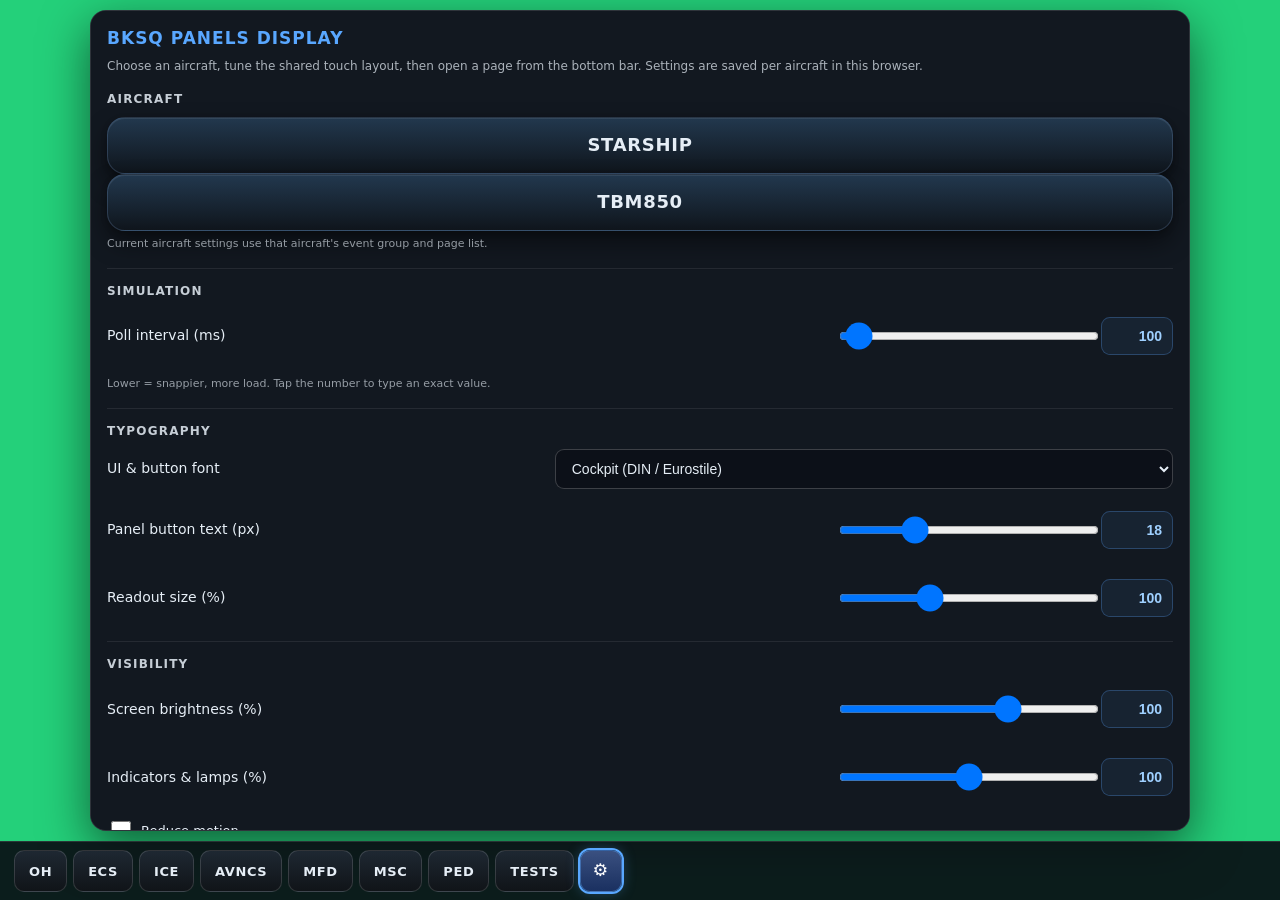
==== index.html @ e80bf758 "initial revision" ====
<!DOCTYPE html>
<html lang="en" class="ssp-settings-open">
<head>
  <meta charset="utf-8" />
  <meta name="viewport" content="width=device-width, initial-scale=1, viewport-fit=cover, user-scalable=no" />
  <meta name="apple-mobile-web-app-capable" content="yes" />
  <meta name="apple-mobile-web-app-status-bar-style" content="black-translucent" />
  <meta name="theme-color" content="#0b0f12" />
  <title>BKSQ Panels</title>
  <link rel="stylesheet" href="common/common.css" />
  <script>
    (function () {
      var m = window.location.search.match(/[?&]aircraft=([^&]+)/);
      var id = m ? decodeURIComponent(m[1]) : 'starship';
      if (id !== 'starship' && id !== 'tbm850') id = 'starship';
      window.BKSQ_SELECTED_AIRCRAFT = id;
      document.write('<script src="aircraft/' + id + '/aircraft.js"><\/script>');
    })();
  </script>
  <script src="common/panel-settings.js"></script>
</head>
<body class="ssp-index-hub">
  <div class="settings-overlay on" id="settingsOverlay" role="presentation">
    <div class="settings-scroll">
      <div class="settings-panel" id="settingsPanel" role="dialog" aria-modal="true" aria-labelledby="settingsTitle">
        <h2 id="settingsTitle">BKSQ panels display</h2>
        <p class="settings-note">Choose an aircraft, tune the shared touch layout, then open a page from the bottom bar. Settings are saved per aircraft in this browser.</p>

        <div class="settings-section" style="margin-top:0;padding-top:0;border-top:none">
          <h3 style="margin-top:0">Aircraft</h3>
          <div class="settings-actions" style="margin-top:0">
            <a class="btn g-instr" href="index.html?aircraft=starship#settings" style="height:auto;min-height:48px;text-decoration:none">Starship</a>
            <a class="btn g-instr" href="index.html?aircraft=tbm850#settings" style="height:auto;min-height:48px;text-decoration:none">TBM850</a>
          </div>
          <p class="settings-hint">Current aircraft settings use that aircraft's event group and page list.</p>
        </div>

        <div class="settings-section">
          <h3>Simulation</h3>
          <div class="settings-row"><label for="rngPollMs">Poll interval (ms)</label><input type="range" id="rngPollMs" min="50" max="2000" step="50" /><input type="number" id="numPollMs" class="settings-num" min="50" max="2000" step="50" inputmode="numeric" pattern="[0-9]*" aria-label="Poll interval ms exact" /></div>
          <p class="settings-hint">Lower = snappier, more load. Tap the number to type an exact value.</p>
        </div>

        <div class="settings-section">
          <h3>Typography</h3>
          <div class="settings-row"><label for="selUiFont">UI &amp; button font</label><select id="selUiFont" aria-label="UI font preset">
            <option value="0">Cockpit (DIN / Eurostile)</option>
            <option value="1">System UI</option>
            <option value="2">Segoe / Roboto</option>
            <option value="3">Monospace</option>
            <option value="4">Serif</option>
            <option value="5">Arial / Helvetica</option>
          </select></div>
          <div class="settings-row"><label for="rngPanelFont">Panel button text (px)</label><input type="range" id="rngPanelFont" min="10" max="40" step="1" /><input type="number" id="numPanelFont" class="settings-num" min="10" max="40" step="1" inputmode="numeric" pattern="[0-9]*" aria-label="Panel button text px exact" /></div>
          <div class="settings-row"><label for="rngGaugeVal">Readout size (%)</label><input type="range" id="rngGaugeVal" min="85" max="130" step="1" /><input type="number" id="numGaugeVal" class="settings-num" min="85" max="130" step="1" inputmode="numeric" pattern="[0-9]*" aria-label="Readout size percent exact" /></div>
        </div>

        <div class="settings-section">
          <h3>Visibility</h3>
          <div class="settings-row"><label for="rngBright">Screen brightness (%)</label><input type="range" id="rngBright" min="70" max="115" step="1" /><input type="number" id="numBright" class="settings-num" min="70" max="115" step="1" inputmode="numeric" pattern="[0-9]*" aria-label="Screen brightness percent exact" /></div>
          <div class="settings-row"><label for="rngDotScale">Indicators &amp; lamps (%)</label><input type="range" id="rngDotScale" min="70" max="130" step="1" /><input type="number" id="numDotScale" class="settings-num" min="70" max="130" step="1" inputmode="numeric" pattern="[0-9]*" aria-label="Indicators and lamps percent exact" /></div>
          <div class="settings-row settings-checkrow"><label class="settings-checklab" for="chkReduceMotion"><input type="checkbox" id="chkReduceMotion" />Reduce motion</label></div>
          <div class="settings-row settings-checkrow"><label class="settings-checklab" for="chkTouchFlash"><input type="checkbox" id="chkTouchFlash" />Blue touch ring on press</label></div>
          <div class="settings-row settings-checkrow"><label class="settings-checklab" for="chkPanelScrollable"><input type="checkbox" id="chkPanelScrollable" />Scrollable panel pages</label></div>
        </div>

        <div class="settings-section">
          <h3>Bottom nav - pages</h3>
          <p class="settings-hint" style="margin-bottom:10px">Uncheck to hide tabs in the real bottom bar. Settings remains available.</p>
          <div class="settings-checks" id="navPageChecks"></div>
        </div>

        <div class="settings-section">
          <h3>Grid &amp; bar size</h3>
          <div class="settings-row"><label for="rngGridRow">Grid cell min height (px)</label><input type="range" id="rngGridRow" min="56" max="220" step="4" /><input type="number" id="numGridRow" class="settings-num" min="56" max="220" step="4" inputmode="numeric" pattern="[0-9]*" aria-label="Grid cell min height px exact" /></div>
          <div class="settings-row"><label for="rngGridGapY">Grid row gap (px)</label><input type="range" id="rngGridGapY" min="4" max="32" step="1" /><input type="number" id="numGridGapY" class="settings-num" min="4" max="32" step="1" inputmode="numeric" pattern="[0-9]*" aria-label="Grid row gap px exact" /></div>
          <div class="settings-row"><label for="rngGridGapX">Grid column gap (px)</label><input type="range" id="rngGridGapX" min="4" max="32" step="1" /><input type="number" id="numGridGapX" class="settings-num" min="4" max="32" step="1" inputmode="numeric" pattern="[0-9]*" aria-label="Grid column gap px exact" /></div>
          <div class="settings-row"><label for="selRowAlign">Short panel alignment</label><select id="selRowAlign" aria-label="Short panel alignment"><option value="top">Top</option><option value="center">Center</option><option value="bottom">Bottom</option></select></div>
          <p class="settings-hint">When a panel is shorter than the page, choose where the occupied rows sit vertically.</p>
          <div class="settings-row"><label for="rngNavFont">Bottom nav text (px)</label><input type="range" id="rngNavFont" min="10" max="22" step="1" /><input type="number" id="numNavFont" class="settings-num" min="10" max="22" step="1" inputmode="numeric" pattern="[0-9]*" aria-label="Bottom nav text px exact" /></div>
          <div class="settings-row"><label for="rngNavH">Bottom nav min height (px)</label><input type="range" id="rngNavH" min="32" max="64" step="1" /><input type="number" id="numNavH" class="settings-num" min="32" max="64" step="1" inputmode="numeric" pattern="[0-9]*" aria-label="Bottom nav min height px exact" /></div>
        </div>

        <div class="settings-section">
          <h3>Live preview</h3>
          <div class="settings-preview-box" style="margin-top:0">
            <p class="settings-preview-cap">Shared panel grid</p>
            <div class="grid-wrap">
              <div id="settingsPreviewGrid" class="grid" aria-hidden="true">
                <span class="btn g-lts-int"><span class="indicator on"></span>LIGHTS</span>
                <span class="btn g-elec">GEN 1</span>
                <span class="btn g-bleed">BLEED</span>
                <span class="btn g-fuel dual"><span class="hdr">FUEL SEL</span><span class="row"><span>AUTO</span><span class="lamp on"></span></span><span class="row"><span>MAN</span><span class="lamp"></span></span></span>
                <span class="btn g-ap">FD</span>
                <span class="btn g-wxr">WXR</span>
                <span class="btn g-xpdr">ALT</span>
                <span class="btn g-test-warn">TEST</span>
              </div>
            </div>
          </div>
        </div>

        <div class="settings-actions">
          <button type="button" class="primary" id="settingsClose">Done</button>
          <button type="button" id="settingsReset">Reset defaults</button>
        </div>
      </div>
    </div>
    <nav class="nav-bar settings-nav" aria-label="Panel navigation">
      <script>
        (function () {
          var m = window.BKSQ_AIRCRAFT || {};
          var pages = m.pages || [];
          var i, p;
          for (i = 0; i < pages.length; i++) {
            p = pages[i];
            document.write('<a href="aircraft/' + m.id + '/pages/' + p.href + '" data-panel-nav="' + p.id + '">' + (p.navLabel || p.label) + '</a>');
          }
          document.write('<a href="#settings" class="nav-settings-gear active" data-settings-modal="1" title="Settings" aria-label="Settings">&#9881;</a>');
        })();
      </script>
    </nav>
  </div>

  <nav class="nav-bar main-nav" aria-label="Panel navigation">
    <script>
      (function () {
        var m = window.BKSQ_AIRCRAFT || {};
        var pages = m.pages || [];
        var i, p;
        for (i = 0; i < pages.length; i++) {
          p = pages[i];
          document.write('<a href="aircraft/' + m.id + '/pages/' + p.href + '" data-panel-nav="' + p.id + '">' + (p.navLabel || p.label) + '</a>');
        }
        document.write('<a href="#settings" class="nav-settings-gear active" data-settings-modal="1" title="Settings" aria-label="Settings">&#9881;</a>');
      })();
    </script>
  </nav>

  <main class="hub-fallback">
    <p class="hub-fallback-msg">Open a panel from the bottom bar or tap the gear for settings.</p>
  </main>
  <script src="common/nav-inapp.js"></script>
</body>
</html>
---- common/common.css ----
:root{
  --bg:#0b0f12;--text:#e6eef6;--ring:rgba(255,255,255,0.14);--shadow:rgba(0,0,0,0.45);--vh:1vh;--accent:#59a7ff;
  --ssp-btn-font:18px;
  --ssp-grid-row-min:105px;
  --ssp-grid-gap-y:14px;
  --ssp-grid-gap-x:10px;
  --ssp-nav-font:13px;
  --ssp-nav-min-h:42px;
  --ssp-ui-font:"DIN Alternate","DIN Condensed","Roboto Condensed","Eurostile","Orbitron",system-ui,-apple-system,Segoe UI,sans-serif;
  --ssp-dot-scale:1;
  --ssp-gauge-val-mult:1;
  --ssp-row-pad-pct:0
}

*,*::before,*::after{box-sizing:border-box}
html{height:-webkit-fill-available}
html,body{height:100%;overflow:hidden;overscroll-behavior:none;margin:0}
body{
  height:-webkit-fill-available;
  background:var(--bg);color:var(--text);
  font-family:var(--ssp-ui-font),Helvetica,Arial,sans-serif;
  -webkit-font-smoothing:antialiased;-moz-osx-font-smoothing:grayscale;
  user-select:none;-webkit-user-select:none;touch-action:manipulation
}

main{
  height:100vh;
  height:calc(var(--vh,1vh)*100 - var(--vhFix,0px));
  min-height:-webkit-fill-available;
  padding:8px 8px 86px;
  overflow:hidden;
  -webkit-overflow-scrolling:auto
}
/* Panel pages: optional vertical scroll in main when grid is taller than viewport (settings: panelScrollable). */
html.ssp-panel-scrollable body:not(.ssp-index-hub) main{
  overflow-y:auto;
  overflow-x:hidden;
  -webkit-overflow-scrolling:touch;
  overscroll-behavior:contain
}
html.ssp-panel-scrollable body:not(.ssp-index-hub) .grid-wrap{
  height:auto;
  min-height:100%;
  -webkit-align-items:flex-start;align-items:flex-start;
  overflow:visible
}
html.ssp-panel-scrollable body:not(.ssp-index-hub) .grid,
html.ssp-panel-scrollable body:not(.ssp-index-hub) #grid{
  max-height:none
}
/* Index hub: flex column with in-flow nav; hub scrolls inside main */
body.ssp-index-hub{
  display:-webkit-flex;display:flex;
  -webkit-flex-direction:column;flex-direction:column;
  min-height:100%;
  min-height:100vh;
  min-height:calc(var(--vh,1vh) * 100);
  min-height:-webkit-fill-available
}
body.ssp-index-hub > main{
  -webkit-order:1;order:1;
  height:auto!important;
  max-height:none!important;
  -webkit-flex:1 1 auto;flex:1 1 auto;
  min-height:0!important;
  overflow-y:auto!important;
  overflow-x:hidden;
  -webkit-overflow-scrolling:touch;
  padding:12px 12px 10px;
  display:-webkit-flex;display:flex;
  -webkit-flex-direction:column;flex-direction:column;
  -webkit-justify-content:center;justify-content:center;
  -webkit-align-items:center;align-items:center
}
body.ssp-index-hub > .nav-bar{
  -webkit-order:2;order:2;
  position:relative!important;
  left:auto!important;
  right:auto!important;
  bottom:auto!important;
  z-index:40;
  -webkit-flex-shrink:0;flex-shrink:0
}
html.ssp-settings-open,
html.ssp-settings-open body{
  overflow:hidden!important
}

.grid-wrap{display:-webkit-flex;display:flex;-webkit-justify-content:center;justify-content:center;-webkit-align-items:flex-start;align-items:flex-start;height:100%;width:100%;overflow:hidden}
html.ssp-row-align-center body:not(.ssp-index-hub) .grid-wrap{-webkit-align-items:center!important;align-items:center!important}
html.ssp-row-align-bottom body:not(.ssp-index-hub) .grid-wrap{-webkit-align-items:flex-end!important;align-items:flex-end!important}
.grid{
  display:-ms-grid;display:grid;
  grid-template-columns:repeat(8,minmax(0,1fr));
  grid-auto-rows:minmax(var(--ssp-grid-row-min,105px),1fr);
  row-gap:var(--ssp-grid-gap-y,14px);column-gap:var(--ssp-grid-gap-x,10px);
  width:100%;height:auto;max-height:100%;
  -webkit-transform-origin:top center;transform-origin:top center;
  will-change:transform
}

@media (max-width:900px){.grid{grid-template-columns:repeat(6,minmax(0,1fr))}}
@media (max-width:600px){.grid{grid-template-columns:repeat(4,minmax(0,1fr))}}

@supports (-webkit-touch-callout:none){
  .grid{row-gap:var(--ssp-grid-gap-y,10px);column-gap:var(--ssp-grid-gap-x,6px);grid-auto-rows:minmax(var(--ssp-grid-row-min,100px),1fr)}
  main{padding:8px 6px 82px}
  html,body{position:fixed;top:0;left:0;right:0;bottom:0;width:100%;height:100%}
  /* Hub uses column flex + in-flow nav; fixed body breaks that on iOS */
  body.ssp-index-hub{
    position:relative!important;
    top:auto!important;
    left:auto!important;
    right:auto!important;
    bottom:auto!important
  }
  html.ssp-panel-scrollable body:not(.ssp-index-hub) main{
    -webkit-overflow-scrolling:touch;
    overscroll-behavior:contain
  }
}

.btn{
  position:relative;
  display:-webkit-inline-flex;display:inline-flex;
  -webkit-align-items:center;align-items:center;
  -webkit-justify-content:center;justify-content:center;
  width:100%;height:100%;
  padding:18px;text-align:center;line-height:1.05;
  font-weight:900;font-stretch:condensed;text-transform:uppercase;
  letter-spacing:.7px;
  font-size:var(--ssp-btn-font,18px);
  color:var(--text);
  background:-webkit-linear-gradient(top,#1a2430,#0f151c);
  background:linear-gradient(180deg,#1a2430 0%,#0f151c 100%);
  border-radius:18px;border:1px solid var(--ring);
  box-shadow:inset 0 1px 0 rgba(255,255,255,.08),0 12px 24px var(--shadow),0 2px 6px rgba(0,0,0,.2);
  cursor:pointer;
  -webkit-transition:transform .06s ease,box-shadow .15s ease,background .2s ease;
  transition:transform .06s ease,box-shadow .15s ease,background .2s ease;
  white-space:normal
}
.btn:active{-webkit-transform:translateY(1px) scale(.995);transform:translateY(1px) scale(.995);box-shadow:0 8px 18px var(--shadow),0 1px 4px rgba(0,0,0,.18)}
html.ssp-reduce-motion .btn{
  -webkit-transition:none!important;
  transition:none!important
}
html.ssp-reduce-motion .btn.flash::after,
html.ssp-reduce-motion .btn.flash::before{
  -webkit-animation:none!important;
  animation:none!important;
  opacity:0!important
}
html.ssp-no-touch-flash .btn.flash::after,
html.ssp-no-touch-flash .btn.flash::before{display:none!important}
.btn.disabled{opacity:.45;-webkit-filter:grayscale(18%);filter:grayscale(18%);cursor:not-allowed}
.btn.disabled::after,.btn.disabled::before{display:none!important}
.btn.flash::after{content:"";position:absolute;top:-7px;right:-7px;bottom:-7px;left:-7px;border-radius:24px;border:5px solid var(--accent);box-shadow:0 0 14px var(--accent),0 0 0 2px rgba(89,167,255,.35) inset;opacity:0;-webkit-transform:scale(.985);transform:scale(.985);-webkit-animation:flashPop 220ms ease-out forwards;animation:flashPop 220ms ease-out forwards;pointer-events:none;z-index:2}
.btn.flash::before{content:"";position:absolute;width:14px;height:14px;border-radius:50%;background:var(--accent);box-shadow:0 0 10px var(--accent);opacity:0;-webkit-transform:scale(.6);transform:scale(.6);-webkit-animation:flashDot 220ms ease-out forwards;animation:flashDot 220ms ease-out forwards;pointer-events:none;z-index:2}
.btn.pressed{box-shadow:0 0 0 6px var(--accent),inset 0 1px 0 rgba(255,255,255,.08),0 12px 24px var(--shadow),0 2px 6px rgba(0,0,0,.2)}
@-webkit-keyframes flashPop{0%{opacity:.95;-webkit-transform:scale(.985)}70%{opacity:.6;-webkit-transform:scale(1.02)}100%{opacity:0;-webkit-transform:scale(1.04)}}
@keyframes flashPop{0%{opacity:.95;transform:scale(.985)}70%{opacity:.6;transform:scale(1.02)}100%{opacity:0;transform:scale(1.04)}}
@-webkit-keyframes flashDot{0%{opacity:.95;-webkit-transform:scale(.6)}70%{opacity:.6;-webkit-transform:scale(1)}100%{opacity:0;-webkit-transform:scale(1.2)}}
@keyframes flashDot{0%{opacity:.95;transform:scale(.6)}70%{opacity:.6;transform:scale(1)}100%{opacity:0;transform:scale(1.2)}}

.btn.dual{-webkit-flex-direction:column;flex-direction:column;-webkit-align-items:stretch;align-items:stretch;-webkit-justify-content:center;justify-content:center;padding:12px 16px}
.btn.dual .hdr{text-align:center;font-size:.75em;letter-spacing:1px;opacity:.85;margin-bottom:6px}
.btn.dual .row{display:-webkit-flex;display:flex;-webkit-align-items:center;align-items:center;-webkit-justify-content:space-between;justify-content:space-between;width:100%}
.btn.dual .row + .row{margin-top:6px}

.lamp{display:inline-block;width:calc(12px * var(--ssp-dot-scale,1));height:calc(12px * var(--ssp-dot-scale,1));border-radius:50%;border:1px solid rgba(255,255,255,.35);background:transparent;box-shadow:0 0 0 2px rgba(255,255,255,.06) inset}
.lamp.on{background:#24d07a;border-color:rgba(0,0,0,.25);box-shadow:0 0 8px #24d07a,0 0 0 2px rgba(36,208,122,.15) inset}

.indicator{position:absolute;top:10px;left:10px;width:calc(14px * var(--ssp-dot-scale,1));height:calc(14px * var(--ssp-dot-scale,1));border-radius:50%;background:#2b3a46;box-shadow:0 0 0 3px rgba(255,255,255,.05);border:1px solid rgba(255,255,255,.2)}
.on{background:#24d07a!important;box-shadow:0 0 10px #24d07a!important;border-color:rgba(0,0,0,0.25)!important}
.placeholder{opacity:.35;border-style:dashed;border-color:rgba(255,255,255,.25);background:#0f151c;cursor:default}

.g-elec{background:-webkit-linear-gradient(top,#3e2e11,#1a1409);background:linear-gradient(180deg,#3e2e11 0%,#1a1409 100%);border-color:rgba(212,162,74,.25)}
.g-pedst{background:-webkit-linear-gradient(top,#1e2848,#0e1428);background:linear-gradient(180deg,#1e2848 0%,#0e1428 100%);border-color:rgba(138,180,232,.2)}
.g-aice{background:-webkit-linear-gradient(top,#12354a,#081a28);background:linear-gradient(180deg,#12354a 0%,#081a28 100%);border-color:rgba(107,197,219,.22)}
.g-deice{background:-webkit-linear-gradient(top,#183848,#0c1e28);background:linear-gradient(180deg,#183848 0%,#0c1e28 100%);border-color:rgba(136,200,216,.2)}
.g-eng{background:-webkit-linear-gradient(top,#4a2818,#1c100a);background:linear-gradient(180deg,#4a2818 0%,#1c100a 100%);border-color:rgba(224,120,72,.22)}
.g-prop{background:-webkit-linear-gradient(top,#4a1f30,#220f18);background:linear-gradient(180deg,#4a1f30 0%,#220f18 100%);border-color:rgba(224,108,168,.24)}
.g-fuel{background:-webkit-linear-gradient(top,#1a3a22,#0c1a10);background:linear-gradient(180deg,#1a3a22 0%,#0c1a10 100%);border-color:rgba(92,200,120,.2)}
.g-fire{background:-webkit-linear-gradient(top,#5a1418,#2a0a0c);background:linear-gradient(180deg,#5a1418 0%,#2a0a0c 100%);border-color:rgba(232,72,72,.3)}
.g-warn{background:-webkit-linear-gradient(top,#5a4014,#2a1c08);background:linear-gradient(180deg,#5a4014 0%,#2a1c08 100%);border-color:rgba(236,184,72,.28)}
.g-trim{background:-webkit-linear-gradient(top,#1e2e40,#0e1620);background:linear-gradient(180deg,#1e2e40 0%,#0e1620 100%);border-color:rgba(128,152,184,.2)}
.g-flt{background:-webkit-linear-gradient(top,#1e2e40,#0e1620);background:linear-gradient(180deg,#1e2e40 0%,#0e1620 100%);border-color:rgba(128,152,184,.2)}
.g-lts-ext{background:-webkit-linear-gradient(top,#2a4212,#121e06);background:linear-gradient(180deg,#2a4212 0%,#121e06 100%);border-color:rgba(140,210,60,.25)}
.g-lts-int{background:-webkit-linear-gradient(top,#4a3018,#22160a);background:linear-gradient(180deg,#4a3018 0%,#22160a 100%);border-color:rgba(230,160,70,.28)}
.g-lts-sign{background:-webkit-linear-gradient(top,#4a4010,#221e06);background:linear-gradient(180deg,#4a4010 0%,#221e06 100%);border-color:rgba(230,210,60,.25)}
.g-lts-entry{background:-webkit-linear-gradient(top,#4a1e30,#22101a);background:linear-gradient(180deg,#4a1e30 0%,#22101a 100%);border-color:rgba(220,100,160,.22)}
.g-lts-disp{background:-webkit-linear-gradient(top,#281850,#140c2a);background:linear-gradient(180deg,#281850 0%,#140c2a 100%);border-color:rgba(160,120,230,.25)}
.g-lts-panel{background:-webkit-linear-gradient(top,#0e3848,#061c28);background:linear-gradient(180deg,#0e3848 0%,#061c28 100%);border-color:rgba(60,190,210,.22)}
.g-lts{background:-webkit-linear-gradient(top,#342a10,#1a1408);background:linear-gradient(180deg,#342a10 0%,#1a1408 100%);border-color:rgba(184,152,72,.18)}
.g-bleed{background:-webkit-linear-gradient(top,#0e3848,#061c28);background:linear-gradient(180deg,#0e3848 0%,#061c28 100%);border-color:rgba(60,200,220,.25)}
.g-cec{background:-webkit-linear-gradient(top,#0e3848,#061c28);background:linear-gradient(180deg,#0e3848 0%,#061c28 100%);border-color:rgba(60,200,220,.25)}
.g-temp{background:-webkit-linear-gradient(top,#4a2010,#241008);background:linear-gradient(180deg,#4a2010 0%,#241008 100%);border-color:rgba(230,120,50,.28)}
.g-press{background:-webkit-linear-gradient(top,#182848,#0c1428);background:linear-gradient(180deg,#182848 0%,#0c1428 100%);border-color:rgba(100,140,230,.25)}
.g-air{background:-webkit-linear-gradient(top,#0c3820,#061c10);background:linear-gradient(180deg,#0c3820 0%,#061c10 100%);border-color:rgba(80,210,140,.22)}
.g-oxy{background:-webkit-linear-gradient(top,#303848,#181c28);background:linear-gradient(180deg,#303848 0%,#181c28 100%);color:#d8e0e8;border-color:rgba(160,180,220,.22)}
.g-ap{background:-webkit-linear-gradient(top,#142e4a,#081828);background:linear-gradient(180deg,#142e4a 0%,#081828 100%);border-color:rgba(88,152,232,.22)}
.g-ap-knob{background:-webkit-linear-gradient(top,#1a3650,#0c1c30);background:linear-gradient(180deg,#1a3650 0%,#0c1c30 100%);border-color:rgba(120,168,216,.2)}
.g-chrono{background:-webkit-linear-gradient(top,#2a2a28,#141414);background:linear-gradient(180deg,#2a2a28 0%,#141414 100%);border-color:rgba(168,168,168,.18)}
.g-mfd{background:-webkit-linear-gradient(top,#22224a,#10102a);background:linear-gradient(180deg,#22224a 0%,#10102a 100%);border-color:rgba(120,120,200,.2)}
.g-mfd-joy{background:-webkit-linear-gradient(top,#2e224a,#18102a);background:linear-gradient(180deg,#2e224a 0%,#18102a 100%);border-color:rgba(150,120,200,.2)}
.g-test-fire{background:-webkit-linear-gradient(top,#4a2818,#28140c);background:linear-gradient(180deg,#4a2818 0%,#28140c 100%);border-color:rgba(232,104,56,.22)}
.g-test-warn{background:-webkit-linear-gradient(top,#4a3a10,#221a08);background:linear-gradient(180deg,#4a3a10 0%,#221a08 100%);border-color:rgba(228,184,72,.24)}
.g-test-elec{background:-webkit-linear-gradient(top,#1c3258,#0a1830);background:linear-gradient(180deg,#1c3258 0%,#0a1830 100%);border-color:rgba(104,160,236,.24)}
.g-test-gear{background:-webkit-linear-gradient(top,#1e3a20,#0d1b10);background:linear-gradient(180deg,#1e3a20 0%,#0d1b10 100%);border-color:rgba(112,208,136,.2)}
.g-test-deice{background:-webkit-linear-gradient(top,#12404a,#082028);background:linear-gradient(180deg,#12404a 0%,#082028 100%);border-color:rgba(96,196,216,.22)}
.g-test{background:-webkit-linear-gradient(top,#3a3014,#1e1808);background:linear-gradient(180deg,#3a3014 0%,#1e1808 100%);border-color:rgba(216,168,56,.2)}
.g-ground{background:-webkit-linear-gradient(top,#3a3020,#1c180e);background:linear-gradient(180deg,#3a3020 0%,#1c180e 100%);border-color:rgba(200,170,100,.25)}
.g-ext{background:-webkit-linear-gradient(top,#2e2a18,#161408);background:linear-gradient(180deg,#2e2a18 0%,#161408 100%);border-color:rgba(168,152,108,.2)}
.g-cabin{background:-webkit-linear-gradient(top,#30261a,#18140c);background:linear-gradient(180deg,#30261a 0%,#18140c 100%);border-color:rgba(184,152,112,.18)}
.g-radio{background:-webkit-linear-gradient(top,#142830,#0a1418);background:linear-gradient(180deg,#142830 0%,#0a1418 100%);border-color:rgba(104,168,184,.18)}
.g-nav{background:-webkit-linear-gradient(top,#142830,#0a1418);background:linear-gradient(180deg,#142830 0%,#0a1418 100%);border-color:rgba(104,168,184,.18)}
.g-startup{background:-webkit-linear-gradient(top,#143824,#0a2012);background:linear-gradient(180deg,#143824 0%,#0a2012 100%);border-color:rgba(72,200,120,.2)}
.g-misc{background:-webkit-linear-gradient(top,#352850,#171126);background:linear-gradient(180deg,#352850 0%,#171126 100%);border-color:rgba(172,136,224,.2)}
.g-instr{background:-webkit-linear-gradient(top,#22384e,#0f151c);background:linear-gradient(180deg,#22384e 0%,#0f151c 100%);border-color:rgba(138,180,232,.2)}
.g-power{background:-webkit-linear-gradient(top,#632428,#251013);background:linear-gradient(180deg,#632428 0%,#251013 100%);border-color:rgba(232,92,96,.25)}
.g-gen{background:-webkit-linear-gradient(top,#7a2a32,#2c1316);background:linear-gradient(180deg,#7a2a32 0%,#2c1316 100%);border-color:rgba(232,92,96,.28)}
.g-efis{background:-webkit-linear-gradient(top,#0f3c4a,#0a2029);background:linear-gradient(180deg,#0f3c4a 0%,#0a2029 100%);border-color:rgba(80,190,220,.22)}
.g-env{background:-webkit-linear-gradient(top,#365a64,#14262d);background:linear-gradient(180deg,#365a64 0%,#14262d 100%);border-color:rgba(127,181,193,.25)}
.g-wxr{background:-webkit-linear-gradient(top,#373e70,#171b38);background:linear-gradient(180deg,#373e70 0%,#171b38 100%);border-color:rgba(139,151,201,.26)}
.g-xpdr{background:-webkit-linear-gradient(top,#453c74,#1b183c);background:linear-gradient(180deg,#453c74 0%,#1b183c 100%);border-color:rgba(124,111,179,.26)}
.g-taws{background:-webkit-linear-gradient(top,#514b28,#252313);background:linear-gradient(180deg,#514b28 0%,#252313 100%);border-color:rgba(238,231,197,.24)}
.g-ann{background:-webkit-linear-gradient(top,#5d3914,#271609);background:linear-gradient(180deg,#5d3914 0%,#271609 100%);border-color:rgba(194,122,31,.25)}
.g-horn{background:-webkit-linear-gradient(top,#5c3a24,#24160e);background:linear-gradient(180deg,#5c3a24 0%,#24160e 100%);border-color:rgba(192,138,92,.25)}

.nav-bar{
  display:-webkit-flex;display:flex;
  position:fixed;left:0;right:0;bottom:0;z-index:30;
  padding:8px 8px calc(env(safe-area-inset-bottom, 0px) + 8px);
  overflow-x:auto;-webkit-overflow-scrolling:touch;
  -webkit-flex-shrink:0;flex-shrink:0;
  scrollbar-width:none;
  background:rgba(10,14,20,.92);
  border-top:1px solid rgba(255,255,255,.12)
}
.nav-bar>*+*{margin-left:6px}
.nav-bar a.ssp-nav-hidden{display:none!important}
.nav-bar::-webkit-scrollbar{display:none}
.nav-bar a{
  display:-webkit-inline-flex;display:inline-flex;
  -webkit-align-items:center;align-items:center;
  -webkit-justify-content:center;justify-content:center;
  min-height:var(--ssp-nav-min-h,42px);
  padding:9px 14px;border-radius:10px;
  font-size:var(--ssp-nav-font,13px);font-weight:900;letter-spacing:.6px;text-transform:uppercase;
  color:var(--text);text-decoration:none;white-space:nowrap;
  background:-webkit-linear-gradient(top,#1e2832,#101418);
  background:linear-gradient(180deg,#1e2832 0%,#101418 100%);
  border:1px solid var(--ring);
  -webkit-transition:background .15s,box-shadow .15s;
  transition:background .15s,box-shadow .15s
}
.nav-bar a:hover,.nav-bar a.active{background:-webkit-linear-gradient(top,#2a4a6a,#152535);background:linear-gradient(180deg,#2a4a6a 0%,#152535 100%);box-shadow:0 0 0 2px var(--accent)}
/* Hub (home) + settings gear: tinted when inactive, full accent when active (hub page / settings open) */
.nav-bar a.nav-hub-home,
.nav-bar a.nav-settings-gear{
  -webkit-flex-shrink:0;flex-shrink:0;
  min-width:var(--ssp-nav-min-h,42px);
  padding-left:11px;padding-right:11px;
  font-size:calc(var(--ssp-nav-font,13px) * 1.35);
  line-height:1;
  border-color:rgba(89,167,255,.42);
  background:-webkit-linear-gradient(top,#1a3550,#0e1c2e);
  background:linear-gradient(180deg,#1a3550 0%,#0e1c2e 100%);
  color:#9fd0ff
}
.nav-bar a.nav-hub-home:hover,
.nav-bar a.nav-settings-gear:hover{background:-webkit-linear-gradient(top,#224060,#122438);background:linear-gradient(180deg,#224060 0%,#122438 100%)}
.nav-bar a.nav-hub-home.active{
  background:-webkit-linear-gradient(top,#2a5a8a,#153555)!important;
  background:linear-gradient(180deg,#2a5a8a 0%,#153555 100%)!important;
  box-shadow:0 0 0 2px var(--accent),0 0 12px rgba(89,167,255,.25);
  color:#e8f4ff!important
}
.nav-bar a.nav-settings-gear.active{
  background:-webkit-linear-gradient(top,#3a5080,#1a3060)!important;
  background:linear-gradient(180deg,#3a5080 0%,#1a3060 100%)!important;
  box-shadow:0 0 0 2px var(--accent),0 0 14px rgba(89,167,255,.35);
  color:#fff!important
}

.gauge{
  display:-webkit-flex;display:flex;
  -webkit-flex-direction:column;flex-direction:column;
  -webkit-align-items:center;align-items:center;
  -webkit-justify-content:center;justify-content:center;
  background:#050a0f;
  border:2px solid rgba(88,184,200,.35);
  border-radius:12px;
  padding:4px 6px;
  cursor:default;
  box-shadow:inset 0 2px 8px rgba(0,0,0,.6),0 0 6px rgba(88,184,200,.08)
}
.gauge .g-label{font-size:.62em;opacity:.72;letter-spacing:.35px;text-transform:uppercase;margin-bottom:2px;text-align:center;line-height:1.08}
.gauge .g-val{font-size:calc(var(--ssp-btn-font,18px) * 1.08 * var(--ssp-gauge-val-mult,1));font-weight:900;color:#ff9500;font-family:"Courier New",monospace;letter-spacing:1px;text-align:center}
.gauge .g-unit{font-size:.45em;opacity:.45;margin-top:0;letter-spacing:.5px}
.gauge .g-row{display:-webkit-flex;display:flex;-webkit-justify-content:space-evenly;justify-content:space-evenly;width:100%;-webkit-align-items:baseline;align-items:baseline;gap:4px}
.gauge .g-row .g-sub{font-size:.5em;opacity:.55;text-transform:uppercase;letter-spacing:.3px;margin-right:2px}

.wide-2{grid-column:span 2}
.wide-3{grid-column:span 3}
.btn.latched{box-shadow:0 0 0 5px rgba(89,167,255,.8),inset 0 1px 0 rgba(255,255,255,.08),0 12px 24px rgba(0,0,0,.45)}
.volt-mode-box{padding:2px 3px}
.vs-mode-val{font-size:.75em;color:#59a7ff;font-family:system-ui,sans-serif;letter-spacing:.3px;white-space:nowrap}
.g-eicas{background:-webkit-linear-gradient(top,#2b3452,#111a2f);background:linear-gradient(180deg,#2b3452 0%,#111a2f 100%);border-color:rgba(135,165,230,.28)}

.ice-grid{grid-template-columns:repeat(8,minmax(0,1fr));grid-auto-rows:minmax(94px,1fr);row-gap:10px;column-gap:8px}
.tests-grid{grid-template-columns:repeat(9,minmax(0,1fr));grid-auto-rows:minmax(80px,1fr);row-gap:10px;column-gap:8px}
.p-stall{grid-column:1;grid-row:1}
.p-pitotl{grid-column:2;grid-row:1}
.p-pitotr{grid-column:3;grid-row:1}
.p-wsl{grid-column:4 / span 2;grid-row:1}
.p-wsr{grid-column:6 / span 2;grid-row:1}
.p-iactl{grid-column:1;grid-row:2}
.p-imainl{grid-column:2;grid-row:2}
.p-wsmod{grid-column:3;grid-row:2}
.p-gndice{grid-column:4;grid-row:2}
.p-imainr{grid-column:6;grid-row:2}
.p-iactr{grid-column:7;grid-row:2}
.p-ventl{grid-column:1;grid-row:3}
.p-ventr{grid-column:2;grid-row:3}
.p-fwd{grid-column:4 / span 2;grid-row:3}
.p-main{grid-column:6 / span 2;grid-row:3}
.p-antiskid{grid-column:8;grid-row:3}
.grp-protect{background:-webkit-linear-gradient(top,#1d3f56,#0a1f2c);background:linear-gradient(180deg,#1d3f56 0%,#0a1f2c 100%);border-color:rgba(100,190,220,.28)}
.grp-wshield{background:-webkit-linear-gradient(top,#2f2e55,#14142b);background:linear-gradient(180deg,#2f2e55 0%,#14142b 100%);border-color:rgba(160,150,235,.28)}
.grp-test{background:-webkit-linear-gradient(top,#4a3d14,#221c08);background:linear-gradient(180deg,#4a3d14 0%,#221c08 100%);border-color:rgba(232,200,96,.28)}
.grp-sys{background:-webkit-linear-gradient(top,#3d2538,#1d121b);background:linear-gradient(180deg,#3d2538 0%,#1d121b 100%);border-color:rgba(220,130,190,.24)}
.grp-engine{background:-webkit-linear-gradient(top,#4c2312,#221008);background:linear-gradient(180deg,#4c2312 0%,#221008 100%);border-color:rgba(235,130,70,.28)}
.grp-vent{background:-webkit-linear-gradient(top,#214334,#0d2118);background:linear-gradient(180deg,#214334 0%,#0d2118 100%);border-color:rgba(110,210,160,.24)}
.grp-wing{background:-webkit-linear-gradient(top,#163e4f,#09212b);background:linear-gradient(180deg,#163e4f 0%,#09212b 100%);border-color:rgba(95,205,225,.28)}

.mfd-shell{width:100%;max-width:1220px;display:grid;grid-template-rows:1fr auto;row-gap:12px}
.mfd-top{display:grid;grid-template-columns:minmax(120px,1fr) minmax(340px,2fr) minmax(120px,1fr);column-gap:14px}
.mfd-col{display:grid;grid-template-rows:repeat(6,minmax(84px,1fr));row-gap:10px}
.mfd-center{display:grid;grid-template-columns:repeat(3,minmax(110px,1fr));grid-template-rows:auto auto auto auto;gap:10px}
.mfd-center .wide{grid-column:span 3}
.mfd-bottom{display:grid;grid-template-columns:repeat(7,minmax(90px,1fr));gap:10px}
@media (max-width:980px){.mfd-top{grid-template-columns:minmax(100px,1fr) minmax(300px,2fr) minmax(100px,1fr)}.mfd-col{grid-template-rows:repeat(6,minmax(76px,1fr))}}

.settings-overlay{
  display:none;
  position:fixed;
  top:0;left:0;right:0;bottom:0;
  width:100%;height:100%;
  max-height:100vh;
  max-height:calc(var(--vh,1vh) * 100);
  z-index:10000;
  box-sizing:border-box;
  padding:0;
  background:rgba(6,8,12,.9);
  overflow:hidden;
  -webkit-flex-direction:column;flex-direction:column;
  -webkit-align-items:stretch;align-items:stretch;
  -webkit-justify-content:flex-start;justify-content:flex-start
}
.settings-overlay.on{display:-webkit-flex;display:flex}
.settings-scroll{
  -webkit-flex:1 1 auto;flex:1 1 auto;
  min-height:0;
  width:min(680px,100%);
  max-width:100%;
  -webkit-align-self:center;align-self:center;
  box-sizing:border-box;
  padding:max(10px, env(safe-area-inset-top, 0px)) max(10px, env(safe-area-inset-left, 0px)) 10px max(10px, env(safe-area-inset-right, 0px));
  display:-webkit-flex;display:flex;
  -webkit-flex-direction:column;flex-direction:column
}
@media (orientation:landscape) and (min-width:568px){.settings-scroll{width:min(960px, calc(100vw - 24px))}}
@media (orientation:landscape) and (min-width:900px){.settings-scroll{width:min(1120px, calc(100vw - 32px))}}
.settings-overlay > .nav-bar.settings-nav{
  position:relative!important;
  left:auto!important;
  right:auto!important;
  bottom:auto!important;
  -webkit-flex-shrink:0;flex-shrink:0;
  width:100%;
  z-index:10001;
  margin:0
}
html.ssp-settings-open body.ssp-index-hub > nav.nav-bar.main-nav{display:none!important}
.settings-panel{
  -webkit-flex:1 1 auto;flex:1 1 auto;
  min-height:0;
  width:100%;
  max-height:100%;
  overflow-y:auto;
  overflow-x:hidden;
  -webkit-overflow-scrolling:touch;
  overscroll-behavior:contain;
  scrollbar-width:thin;
  scrollbar-color:rgba(255,255,255,.35) transparent;
  background:#121820;
  border:1px solid rgba(255,255,255,.12);
  border-radius:16px;
  padding:16px 16px 18px;
  box-shadow:0 16px 48px rgba(0,0,0,.55);
  color:#e6eef6;
  font-size:14px;
  line-height:1.35
}
.settings-panel h2{margin:0 0 8px;font-size:17px;letter-spacing:1px;color:#59a7ff;text-transform:uppercase}
.settings-note{font-size:12px;opacity:.72;margin:0 0 16px;line-height:1.4}
.settings-section{margin-top:16px;padding-top:14px;border-top:1px solid rgba(255,255,255,.08)}
.settings-section h3{margin:0 0 10px;font-size:12px;letter-spacing:1.2px;text-transform:uppercase;opacity:.85}
.settings-row{display:-webkit-flex;display:flex;-webkit-align-items:center;align-items:center;-webkit-justify-content:space-between;justify-content:space-between;margin-bottom:14px;-webkit-flex-wrap:wrap;flex-wrap:wrap}
.settings-row label{-webkit-flex:1;flex:1;min-width:145px;margin-right:12px}
.settings-row input[type="range"]{
  width:260px;
  max-width:58%;
  min-height:44px;
  padding:11px 0;
  box-sizing:border-box
}
.settings-row input[type="range"]::-webkit-slider-thumb{min-width:28px;min-height:28px}
.settings-row output{
  min-width:64px;
  min-height:38px;
  padding:9px 10px;
  border-radius:9px;
  text-align:center;
  font-variant-numeric:tabular-nums;
  opacity:.95;
  font-size:14px;
  cursor:pointer;
  color:#9fd0ff;
  background:rgba(89,167,255,.08);
  border:1px solid rgba(89,167,255,.22)
}
.settings-row input.settings-num{
  width:72px;
  min-height:38px;
  padding:8px 10px;
  border-radius:9px;
  text-align:right;
  font-variant-numeric:tabular-nums;
  font-size:14px;
  font-weight:700;
  color:#9fd0ff;
  background:rgba(89,167,255,.08);
  border:1px solid rgba(89,167,255,.28);
  -moz-appearance:textfield
}
.settings-row input.settings-num::-webkit-outer-spin-button,
.settings-row input.settings-num::-webkit-inner-spin-button{
  -webkit-appearance:none;margin:0
}
.settings-row input.settings-num:focus{
  outline:2px solid rgba(89,167,255,.55);
  outline-offset:1px;
  background:rgba(89,167,255,.16)
}
.settings-row select{
  max-width:58%;min-width:0;-webkit-flex:1 1 220px;flex:1 1 220px;
  padding:10px 12px;border-radius:9px;font-size:14px;
  border:1px solid rgba(255,255,255,.2);background:#0c1018;color:var(--text)
}
.settings-checkrow{-webkit-justify-content:flex-start;justify-content:flex-start}
.settings-checklab{display:-webkit-flex;display:flex;-webkit-align-items:center;align-items:center;cursor:pointer;font-size:13px;-webkit-flex:1;flex:1}
.settings-checklab input{width:20px;height:20px;margin-right:10px;accent-color:var(--accent)}
.settings-hint{font-size:11px;opacity:.62;margin:6px 0 0;line-height:1.35}
.settings-checks{display:grid;grid-template-columns:1fr 1fr;gap:8px 12px}
.settings-checks label{display:-webkit-flex;display:flex;-webkit-align-items:center;align-items:center;font-size:13px;cursor:pointer}
.settings-checks input{width:20px;height:20px;margin-right:8px;accent-color:var(--accent);-webkit-flex-shrink:0;flex-shrink:0}
.settings-preview-cap{margin:0 0 8px;font-size:11px;letter-spacing:.8px;text-transform:uppercase;opacity:.75}
.settings-preview-box{margin-top:10px;padding:10px;background:#0b0f12;border-radius:12px;border:1px dashed rgba(255,255,255,.14);overflow:hidden}
.settings-preview-box:first-child{margin-top:0}
.settings-preview-box .grid-wrap{height:auto;min-height:0;width:100%;padding:8px 8px 10px;background:var(--bg,#0b0f12);border-radius:10px;border:1px solid rgba(255,255,255,.08)}
.settings-preview-box .grid{max-height:none;cursor:default;pointer-events:none}
.settings-actions{display:-webkit-flex;display:flex;margin-top:18px;-webkit-flex-wrap:wrap;flex-wrap:wrap}
.settings-actions button{padding:12px 18px;border-radius:10px;font-weight:800;font-size:12px;letter-spacing:.5px;text-transform:uppercase;border:1px solid rgba(255,255,255,.14);cursor:pointer;color:#e6eef6;background:linear-gradient(180deg,#1e2832,#101418);margin:0 10px 10px 0}
.settings-actions button.primary{border-color:rgba(89,167,255,.4);color:#9fd0ff}
.hub-fallback{display:-webkit-flex;display:flex;-webkit-align-items:center;align-items:center;-webkit-justify-content:center;justify-content:center;text-align:center}
.hub-fallback-msg{margin:0;font-size:14px;opacity:.76;max-width:32em;line-height:1.45}
html.ssp-settings-open body.ssp-index-hub > main.hub-fallback{-webkit-flex:0 0 auto;flex:0 0 auto;min-height:0;max-height:0;overflow:hidden;padding:0;margin:0}

@media (max-width:720px){
  .settings-scroll{width:100%;max-width:100%;padding:max(8px, env(safe-area-inset-top, 0px)) max(6px, env(safe-area-inset-left, 0px)) 8px max(6px, env(safe-area-inset-right, 0px))}
  .settings-panel{padding:20px 18px 22px;font-size:16px;line-height:1.4;border-radius:14px}
  .settings-panel h2{font-size:21px;margin-bottom:10px}
  .settings-note{font-size:14px;margin-bottom:18px}
  .settings-section{margin-top:18px;padding-top:16px}
  .settings-section h3{font-size:14px;margin-bottom:12px}
  .settings-hint{font-size:13px;margin-top:8px;line-height:1.4}
  .settings-row{-webkit-flex-direction:column;flex-direction:column;-webkit-align-items:stretch;align-items:stretch;margin-bottom:18px}
  .settings-row label{min-width:0;font-size:16px;line-height:1.3;margin:0 0 8px}
  .settings-row input[type="range"]{width:100%;max-width:none;min-height:56px;padding:16px 0}
  .settings-row output{-webkit-align-self:flex-end;align-self:flex-end;font-size:16px;min-width:72px;min-height:44px;padding:11px 12px}
  .settings-row input.settings-num{-webkit-align-self:flex-end;align-self:flex-end;width:96px;min-height:48px;padding:12px 14px;font-size:18px;border-radius:10px}
  .settings-row select{width:100%;max-width:none;min-height:48px;padding:12px 14px;font-size:16px;border-radius:10px}
  .settings-checklab{font-size:16px;min-height:48px;padding:8px 0}
  .settings-checklab input{width:24px;height:24px;min-width:24px;margin-right:14px}
  .settings-checks{grid-template-columns:1fr;gap:12px 14px}
  .settings-checks label{font-size:16px;min-height:48px;padding:6px 0}
  .settings-checks input{width:24px;height:24px;min-width:24px;margin-right:12px}
  .settings-actions{margin-top:22px}
  .settings-actions button{-webkit-flex:1 1 auto;flex:1 1 auto;min-height:48px;padding:14px 18px;font-size:14px;border-radius:12px}
}
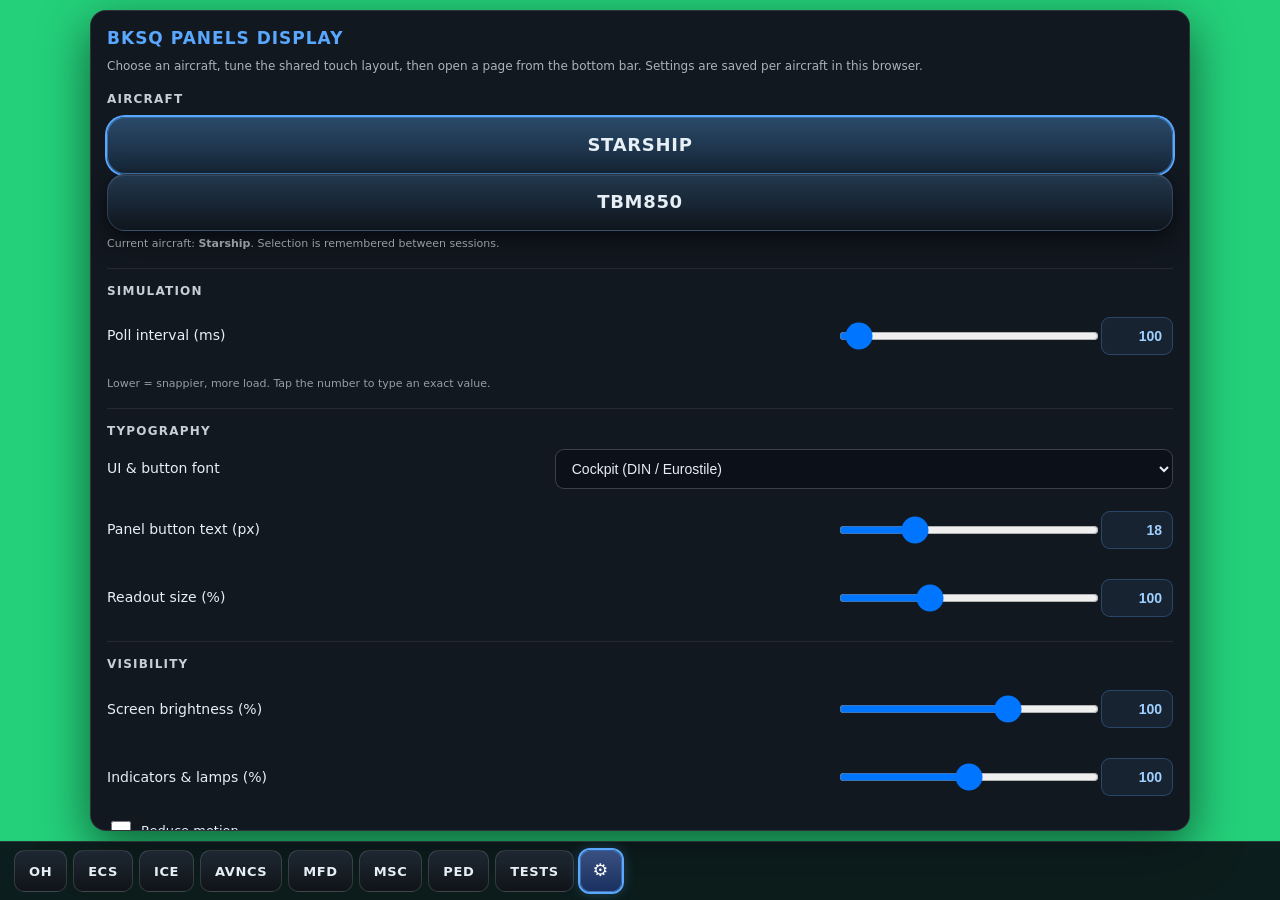
==== commit 7e2f2d69: "WIP" ====
--- a/index.html
+++ b/index.html
@@ -10,9 +10,14 @@
   <link rel="stylesheet" href="common/common.css" />
   <script>
     (function () {
+      var LAST_AC_KEY = 'bksq-panels-last-aircraft';
       var m = window.location.search.match(/[?&]aircraft=([^&]+)/);
-      var id = m ? decodeURIComponent(m[1]) : 'starship';
+      var id = m ? decodeURIComponent(m[1]) : null;
+      if (id !== 'starship' && id !== 'tbm850') {
+        try { id = localStorage.getItem(LAST_AC_KEY); } catch (e) {}
+      }
       if (id !== 'starship' && id !== 'tbm850') id = 'starship';
+      try { localStorage.setItem(LAST_AC_KEY, id); } catch (e) {}
       window.BKSQ_SELECTED_AIRCRAFT = id;
       document.write('<script src="aircraft/' + id + '/aircraft.js"><\/script>');
     })();
@@ -29,10 +34,24 @@
         <div class="settings-section" style="margin-top:0;padding-top:0;border-top:none">
           <h3 style="margin-top:0">Aircraft</h3>
           <div class="settings-actions" style="margin-top:0">
-            <a class="btn g-instr" href="index.html?aircraft=starship#settings" style="height:auto;min-height:48px;text-decoration:none">Starship</a>
-            <a class="btn g-instr" href="index.html?aircraft=tbm850#settings" style="height:auto;min-height:48px;text-decoration:none">TBM850</a>
+            <a id="acBtn_starship" class="btn g-instr" href="index.html?aircraft=starship#settings" style="height:auto;min-height:48px;text-decoration:none">Starship</a>
+            <a id="acBtn_tbm850"  class="btn g-instr" href="index.html?aircraft=tbm850#settings"  style="height:auto;min-height:48px;text-decoration:none">TBM850</a>
           </div>
-          <p class="settings-hint">Current aircraft settings use that aircraft's event group and page list.</p>
+          <script>
+            (function () {
+              var id = window.BKSQ_SELECTED_AIRCRAFT || 'starship';
+              var btn = document.getElementById('acBtn_' + id);
+              if (btn) { btn.classList.add('active'); btn.setAttribute('aria-current', 'page'); }
+            })();
+          </script>
+          <p class="settings-hint">Current aircraft: <strong id="acCurrentLabel"></strong>. Selection is remembered between sessions.</p>
+          <script>
+            (function () {
+              var labels = { starship: 'Starship', tbm850: 'TBM850' };
+              var el = document.getElementById('acCurrentLabel');
+              if (el) el.textContent = labels[window.BKSQ_SELECTED_AIRCRAFT] || window.BKSQ_SELECTED_AIRCRAFT;
+            })();
+          </script>
         </div>
 
         <div class="settings-section">
--- a/common/common.css
+++ b/common/common.css
@@ -475,6 +475,7 @@
 .settings-actions{display:-webkit-flex;display:flex;margin-top:18px;-webkit-flex-wrap:wrap;flex-wrap:wrap}
 .settings-actions button{padding:12px 18px;border-radius:10px;font-weight:800;font-size:12px;letter-spacing:.5px;text-transform:uppercase;border:1px solid rgba(255,255,255,.14);cursor:pointer;color:#e6eef6;background:linear-gradient(180deg,#1e2832,#101418);margin:0 10px 10px 0}
 .settings-actions button.primary{border-color:rgba(89,167,255,.4);color:#9fd0ff}
+.settings-actions a.btn[aria-current="page"]{box-shadow:0 0 0 2px var(--accent);border-color:rgba(89,167,255,.5);background:-webkit-linear-gradient(top,#2a4a6a,#152535);background:linear-gradient(180deg,#2a4a6a 0%,#152535 100%)}
 .hub-fallback{display:-webkit-flex;display:flex;-webkit-align-items:center;align-items:center;-webkit-justify-content:center;justify-content:center;text-align:center}
 .hub-fallback-msg{margin:0;font-size:14px;opacity:.76;max-width:32em;line-height:1.45}
 html.ssp-settings-open body.ssp-index-hub > main.hub-fallback{-webkit-flex:0 0 auto;flex:0 0 auto;min-height:0;max-height:0;overflow:hidden;padding:0;margin:0}
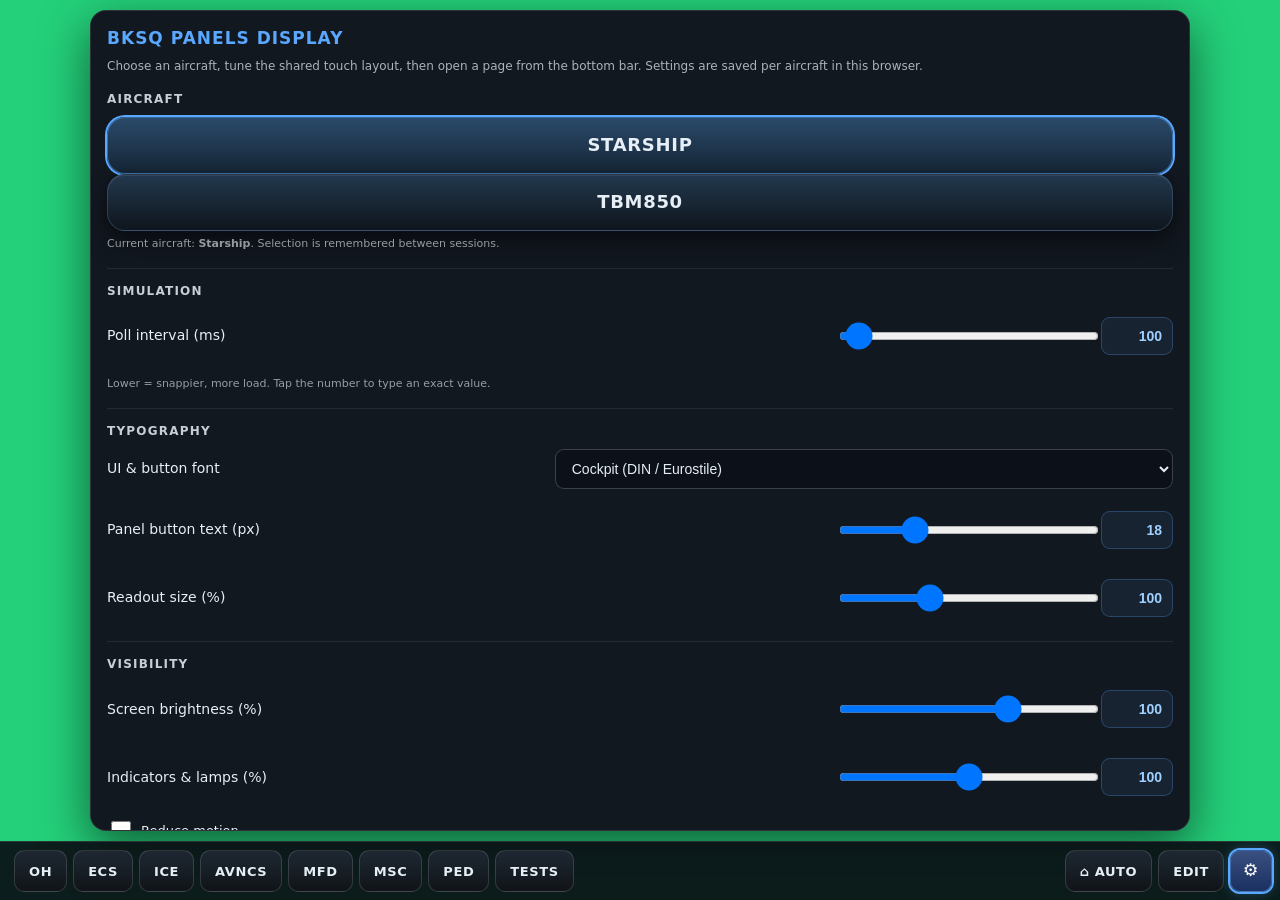
==== commit fc51f923: "v0.3: drag-and-drop edit mode, auto-home, consistent nav, perf, docs Edit mode: move/delete, in-plac" ====
--- a/index.html
+++ b/index.html
@@ -90,6 +90,13 @@
         </div>
 
         <div class="settings-section">
+          <h3>Auto-home</h3>
+          <div class="settings-row"><label for="selAutoHomePage">Home page</label><select id="selAutoHomePage" aria-label="Auto-home page"></select></div>
+          <div class="settings-row"><label for="rngAutoHomeIdle">Return after idle (s)</label><input type="range" id="rngAutoHomeIdle" min="5" max="300" step="5" /><input type="number" id="numAutoHomeIdle" class="settings-num" min="5" max="300" step="5" inputmode="numeric" pattern="[0-9]*" aria-label="Auto-home idle seconds exact" /></div>
+          <p class="settings-hint">When a home page is set, any other panel page goes back to it after this many seconds without a touch. The &#8962; button in the bottom bar of a panel page sets that page as home (tap again to turn off).</p>
+        </div>
+
+        <div class="settings-section">
           <h3>Grid &amp; bar size</h3>
           <div class="settings-row"><label for="rngGridRow">Grid cell min height (px)</label><input type="range" id="rngGridRow" min="56" max="220" step="4" /><input type="number" id="numGridRow" class="settings-num" min="56" max="220" step="4" inputmode="numeric" pattern="[0-9]*" aria-label="Grid cell min height px exact" /></div>
           <div class="settings-row"><label for="rngGridGapY">Grid row gap (px)</label><input type="range" id="rngGridGapY" min="4" max="32" step="1" /><input type="number" id="numGridGapY" class="settings-num" min="4" max="32" step="1" inputmode="numeric" pattern="[0-9]*" aria-label="Grid row gap px exact" /></div>
@@ -160,5 +167,7 @@
     <p class="hub-fallback-msg">Open a panel from the bottom bar or tap the gear for settings.</p>
   </main>
   <script src="common/nav-inapp.js"></script>
+  <script src="common/panel-nav.js"></script>
+  <script>SSP_NAV_TOOLS.mountHub();</script>
 </body>
 </html>
--- a/common/common.css
+++ b/common/common.css
@@ -9,7 +9,8 @@
   --ssp-ui-font:"DIN Alternate","DIN Condensed","Roboto Condensed","Eurostile","Orbitron",system-ui,-apple-system,Segoe UI,sans-serif;
   --ssp-dot-scale:1;
   --ssp-gauge-val-mult:1;
-  --ssp-row-pad-pct:0
+  --ssp-row-pad-pct:0;
+  --ssp-ui-brightness:1
 }
 
 *,*::before,*::after{box-sizing:border-box}
@@ -95,12 +96,19 @@
   grid-auto-rows:minmax(var(--ssp-grid-row-min,105px),1fr);
   row-gap:var(--ssp-grid-gap-y,14px);column-gap:var(--ssp-grid-gap-x,10px);
   width:100%;height:auto;max-height:100%;
-  -webkit-transform-origin:top center;transform-origin:top center;
-  will-change:transform
-}
-
-@media (max-width:900px){.grid{grid-template-columns:repeat(6,minmax(0,1fr))}}
-@media (max-width:600px){.grid{grid-template-columns:repeat(4,minmax(0,1fr))}}
+  -webkit-transform-origin:top center;transform-origin:top center
+}
+.grid.ssp-grid-scaling{will-change:transform}
+
+body::before{
+  content:'';
+  position:fixed;
+  top:0;left:0;right:0;bottom:0;
+  pointer-events:none;
+  background:#000;
+  opacity:calc(1 - min(1, var(--ssp-ui-brightness, 1)));
+  z-index:9998
+}
 
 @supports (-webkit-touch-callout:none){
   .grid{row-gap:var(--ssp-grid-gap-y,10px);column-gap:var(--ssp-grid-gap-x,6px);grid-auto-rows:minmax(var(--ssp-grid-row-min,100px),1fr)}
@@ -241,7 +249,8 @@
 .nav-bar>*+*{margin-left:6px}
 .nav-bar a.ssp-nav-hidden{display:none!important}
 .nav-bar::-webkit-scrollbar{display:none}
-.nav-bar a{
+.nav-bar a,
+.nav-bar .nav-tool{
   display:-webkit-inline-flex;display:inline-flex;
   -webkit-align-items:center;align-items:center;
   -webkit-justify-content:center;justify-content:center;
@@ -255,7 +264,16 @@
   -webkit-transition:background .15s,box-shadow .15s;
   transition:background .15s,box-shadow .15s
 }
-.nav-bar a:hover,.nav-bar a.active{background:-webkit-linear-gradient(top,#2a4a6a,#152535);background:linear-gradient(180deg,#2a4a6a 0%,#152535 100%);box-shadow:0 0 0 2px var(--accent)}
+.nav-bar a:hover,.nav-bar a.active,
+.nav-bar .nav-tool:hover,.nav-bar .nav-tool.active{background:-webkit-linear-gradient(top,#2a4a6a,#152535);background:linear-gradient(180deg,#2a4a6a 0%,#152535 100%);box-shadow:0 0 0 2px var(--accent)}
+.nav-bar .nav-tool{-webkit-appearance:none;appearance:none;font-family:inherit;cursor:pointer;-webkit-flex-shrink:0;flex-shrink:0}
+.nav-bar .nav-tool-first{margin-left:auto}
+.nav-bar .nav-tool.nav-tool-armed{border-color:rgba(89,167,255,.42);color:#9fd0ff}
+.nav-bar .nav-tool.nav-tool-disabled{opacity:.45}
+.nav-bar a.nav-last:not(.active){border-color:rgba(89,167,255,.55);box-shadow:inset 0 -3px 0 var(--accent)}
+.settings-flash{-webkit-animation:settingsFlash 1.4s ease-out;animation:settingsFlash 1.4s ease-out;border-radius:10px}
+@-webkit-keyframes settingsFlash{0%{box-shadow:0 0 0 3px var(--accent)}100%{box-shadow:0 0 0 3px rgba(89,167,255,0)}}
+@keyframes settingsFlash{0%{box-shadow:0 0 0 3px var(--accent)}100%{box-shadow:0 0 0 3px rgba(89,167,255,0)}}
 /* Hub (home) + settings gear: tinted when inactive, full accent when active (hub page / settings open) */
 .nav-bar a.nav-hub-home,
 .nav-bar a.nav-settings-gear{
@@ -502,3 +520,168 @@
   .settings-actions{margin-top:22px}
   .settings-actions button{-webkit-flex:1 1 auto;flex:1 1 auto;min-height:48px;padding:14px 18px;font-size:14px;border-radius:12px}
 }
+
+/* Layout edit mode (common/panel-edit.js). Dock sits at the top so the bottom nav stays usable. */
+html.ssp-edit-mode main{padding-top:var(--ssp-edit-dock-h,140px)}
+.ssp-edit-dock{
+  position:fixed;top:0;left:0;right:0;z-index:9000;
+  padding:calc(env(safe-area-inset-top, 0px) + 6px) 8px 4px;
+  background:rgba(8,12,16,.96);border-bottom:1px solid var(--ring)
+}
+.ssp-edit-bar{display:-webkit-flex;display:flex;-webkit-flex-wrap:wrap;flex-wrap:wrap;-webkit-align-items:center;align-items:center}
+.ssp-edit-bar>*{margin:0 6px 6px 0}
+.ssp-edit-palette{display:none!important}
+.ssp-edit-dock.show-palette .ssp-edit-palette{display:-webkit-flex!important;display:flex!important}
+.ssp-edit-hint{-webkit-flex:1 1 180px;flex:1 1 180px;font-size:11px;opacity:.65;line-height:1.3}
+.ssp-edit-seg{display:-webkit-flex;display:flex}
+.ssp-edit-seg .ssp-edit-tool{border-radius:0}
+.ssp-edit-seg .ssp-edit-tool:first-child{border-radius:8px 0 0 8px}
+.ssp-edit-seg .ssp-edit-tool:last-child{border-radius:0 8px 8px 0;border-left:none}
+.ssp-edit-stepper{display:-webkit-flex;display:flex;-webkit-align-items:center;align-items:center;font-size:11px;font-weight:800;text-transform:uppercase;letter-spacing:.4px;opacity:.95}
+.ssp-edit-stepper span{min-width:58px;text-align:center}
+.ssp-edit-tool.ssp-edit-step{min-width:38px;padding:8px 0;font-size:16px}
+.ssp-edit-tool.active{background:-webkit-linear-gradient(top,#2a4a6a,#152535);background:linear-gradient(180deg,#2a4a6a 0%,#152535 100%);border-color:rgba(89,167,255,.6);color:#e8f4ff}
+.ssp-edit-tool.ssp-edit-tool-del.active{background:-webkit-linear-gradient(top,#7a2a2a,#3e1414);background:linear-gradient(180deg,#7a2a2a 0%,#3e1414 100%);border-color:rgba(255,120,120,.7);color:#fff}
+.ssp-edit-tool.disabled,.ssp-pick-btn.disabled{opacity:.35;pointer-events:none}
+.ssp-edit-tool,
+.ssp-edit-trash{
+  -webkit-appearance:none;appearance:none;font-family:inherit;
+  min-height:38px;padding:8px 12px;border-radius:8px;
+  font-size:12px;font-weight:800;letter-spacing:.4px;text-transform:uppercase;color:var(--text);
+  border:1px solid var(--ring);
+  background:-webkit-linear-gradient(top,#1e2832,#101418);background:linear-gradient(180deg,#1e2832 0%,#101418 100%)
+}
+.ssp-edit-trash{border:1px dashed rgba(255,120,120,.6);color:#ffb3b3;background:rgba(80,20,20,.35);padding-left:18px;padding-right:18px}
+.ssp-edit-trash.ssp-edit-drop{background:rgba(170,40,40,.6);color:#fff}
+.ssp-edit-palette{
+  display:-webkit-flex;display:flex;overflow-x:auto;overflow-y:hidden;-webkit-overflow-scrolling:touch;
+  padding:2px 0 4px;scrollbar-width:none
+}
+.ssp-edit-palette::-webkit-scrollbar{display:none}
+.ssp-edit-palette>*{-webkit-flex-shrink:0;flex-shrink:0;margin-right:6px}
+.ssp-edit-palette-group{-webkit-align-self:center;align-self:center;padding:0 2px 0 8px;font-size:10px;font-weight:900;text-transform:uppercase;letter-spacing:.8px;color:#9fd0ff;opacity:.75}
+.ssp-edit-palette-item{
+  display:-webkit-inline-flex;display:inline-flex;-webkit-align-items:center;align-items:center;
+  min-height:42px;padding:6px 10px;border-radius:8px;border:1px solid var(--ring);background:#16202a;
+  font-size:11px;font-weight:800;text-transform:uppercase;white-space:nowrap;cursor:grab
+}
+.ssp-edit-palette-item.used{opacity:.45}
+html.ssp-edit-mode .btn.flash::after,html.ssp-edit-mode .btn.flash::before{display:none!important}
+html.ssp-edit-mode #grid>.placeholder{opacity:.75;color:transparent;cursor:pointer;border-color:rgba(159,208,255,.35)}
+html.ssp-edit-mode #grid>.placeholder::after{
+  content:"+";position:absolute;top:0;left:0;right:0;bottom:0;
+  display:-webkit-flex;display:flex;-webkit-align-items:center;align-items:center;-webkit-justify-content:center;justify-content:center;
+  font-size:34px;font-weight:300;color:rgba(159,208,255,.75)
+}
+html.ssp-edit-del #grid>.placeholder::after{content:""}
+html.ssp-edit-del #grid>.ssp-edit-cell:not(.placeholder){box-shadow:inset 0 0 0 3px rgba(255,90,90,.75)!important;cursor:pointer}
+html.ssp-edit-del #grid>.ssp-edit-cell:not(.placeholder)::after{
+  content:"\2715";position:absolute;top:6px;right:6px;z-index:3;
+  width:26px;height:26px;border-radius:50%;
+  font-size:13px;font-weight:900;line-height:26px;text-align:center;color:#fff;
+  background:#c0392b;box-shadow:0 2px 6px rgba(0,0,0,.5)
+}
+.ssp-edit-target{outline:3px solid var(--accent)!important;outline-offset:-3px;box-shadow:0 0 0 6px rgba(89,167,255,.25)!important}
+.ssp-edit-cell{outline:1px dashed rgba(255,255,255,.2);outline-offset:-1px}
+.ssp-edit-dragging{opacity:.3}
+.ssp-edit-drop{outline:3px solid var(--accent)!important;outline-offset:-3px}
+.ssp-edit-ghost{position:fixed!important;z-index:9500;margin:0;pointer-events:none;opacity:.9;box-shadow:0 12px 30px rgba(0,0,0,.65)}
+.ssp-edit-notice{
+  position:fixed;top:12px;left:12px;right:12px;z-index:9600;padding:12px;
+  background:rgba(40,20,20,.95);border:1px solid #a44;border-radius:8px;font-size:14px
+}
+
+/* In-place button picker (edit mode, tap a cell) */
+.ssp-pick-backdrop{position:fixed;top:0;left:0;right:0;bottom:0;z-index:9400;display:none;background:rgba(0,0,0,.32);cursor:pointer}
+.ssp-pick{
+  position:fixed;z-index:9450;display:none;padding:10px 10px 8px;
+  background:#0e141c;border:1px solid rgba(89,167,255,.38);border-radius:14px;
+  box-shadow:0 20px 50px rgba(0,0,0,.75),0 0 0 1px rgba(0,0,0,.4)
+}
+.ssp-pick.on,.ssp-pick-backdrop.on{display:block}
+.ssp-pick-caret{position:absolute;width:16px;height:16px;background:#0e141c;border:1px solid rgba(89,167,255,.38);-webkit-transform:rotate(45deg);transform:rotate(45deg)}
+.ssp-pick-caret.up{top:-9px;border-right:none;border-bottom:none}
+.ssp-pick-caret.down{bottom:-9px;border-left:none;border-top:none}
+.ssp-pick-caret.hidden{display:none}
+.ssp-pick-title{display:-webkit-flex;display:flex;-webkit-align-items:center;align-items:center;margin-bottom:8px;font-size:12px;font-weight:800;letter-spacing:.4px;text-transform:uppercase;color:#9fd0ff}
+.ssp-pick-title span{-webkit-flex:1 1 auto;flex:1 1 auto;overflow:hidden;text-overflow:ellipsis;white-space:nowrap}
+.ssp-pick-x{-webkit-appearance:none;appearance:none;width:34px;height:34px;border-radius:50%;border:1px solid var(--ring);background:#16202a;color:var(--text);font-size:14px;cursor:pointer}
+.ssp-pick-search{
+  -webkit-appearance:none;appearance:none;display:block;width:100%;min-height:42px;margin-bottom:8px;padding:9px 12px;
+  border-radius:10px;border:1px solid var(--ring);background:#070b10;color:var(--text);
+  font-family:inherit;font-size:16px
+}
+.ssp-pick-search:focus{outline:none;border-color:var(--accent)}
+.ssp-pick-chips{display:-webkit-flex;display:flex;overflow-x:auto;-webkit-overflow-scrolling:touch;margin-bottom:8px;padding-bottom:2px;scrollbar-width:none}
+.ssp-pick-chips::-webkit-scrollbar{display:none}
+.ssp-pick-chip{
+  -webkit-flex-shrink:0;flex-shrink:0;margin-right:6px;padding:7px 11px;border-radius:999px;cursor:pointer;
+  border:1px solid var(--ring);background:#16202a;white-space:nowrap;
+  font-size:11px;font-weight:800;letter-spacing:.4px;text-transform:uppercase
+}
+.ssp-pick-chip b{margin-left:6px;font-weight:700;opacity:.55}
+.ssp-pick-chip.active{background:#1f4670;border-color:rgba(89,167,255,.7);color:#fff}
+.ssp-pick-chip.disabled{opacity:.35}
+.ssp-pick-grid{
+  display:grid;grid-template-columns:repeat(auto-fill,minmax(104px,1fr));grid-gap:6px;
+  overflow-y:auto;-webkit-overflow-scrolling:touch;padding:2px
+}
+.ssp-pick-tile{
+  position:relative;display:-webkit-flex;display:flex;-webkit-flex-direction:column;flex-direction:column;
+  height:78px;padding:3px;border-radius:10px;border:1px solid transparent;background:#070b10;cursor:pointer
+}
+.ssp-pick-tile:hover,.ssp-pick-tile.ssp-pick-first{border-color:var(--accent)}
+.ssp-pick-tile:active{background:#1f4670}
+.ssp-pick-prev{-webkit-flex:1 1 auto;flex:1 1 auto;min-height:0;overflow:hidden;border-radius:8px;pointer-events:none}
+.ssp-pick-prev>*{
+  width:100%!important;height:100%!important;min-height:0!important;margin:0!important;padding:3px 4px!important;
+  font-size:10px!important;letter-spacing:.3px!important;border-radius:8px!important;box-shadow:none!important
+}
+.ssp-pick-prev .indicator{width:7px;height:7px}
+.ssp-pick-prev .hdr,.ssp-pick-prev .row,.ssp-pick-prev .g-label,.ssp-pick-prev .g-val{font-size:9px!important}
+.ssp-pick-cap{padding:2px 2px 0;font:9px/1.2 Consolas,Menlo,monospace;text-align:center;opacity:.5;white-space:nowrap;overflow:hidden;text-overflow:ellipsis}
+.ssp-pick-tile.used{opacity:.5}
+.ssp-pick-tile.used::after{
+  content:"ON PAGE";position:absolute;top:6px;right:6px;padding:2px 4px;border-radius:4px;
+  font-size:8px;font-weight:900;letter-spacing:.5px;background:rgba(0,0,0,.75);color:#9fd0ff
+}
+.ssp-pick-none{grid-column:1/-1;padding:24px 0;text-align:center;font-size:13px;opacity:.6}
+.ssp-pick-foot{display:-webkit-flex;display:flex;-webkit-flex-wrap:wrap;flex-wrap:wrap;-webkit-align-items:center;align-items:center;margin-top:8px}
+.ssp-pick-foot>*{margin:0 10px 0 0}
+.ssp-pick-btn{
+  -webkit-appearance:none;appearance:none;min-height:34px;padding:6px 12px;border-radius:8px;cursor:pointer;
+  font-family:inherit;font-size:11px;font-weight:800;text-transform:uppercase;letter-spacing:.4px;color:var(--text);
+  border:1px solid var(--ring);background:#16202a
+}
+.ssp-pick-btn-del{border-color:rgba(255,120,120,.55);color:#ffb3b3}
+.ssp-pick-count{-webkit-flex:1 1 auto;flex:1 1 auto;font-size:11px;opacity:.55}
+.ssp-pick-opt{display:-webkit-inline-flex;display:inline-flex;-webkit-align-items:center;align-items:center;min-height:34px;font-size:11px;font-weight:700;text-transform:uppercase;letter-spacing:.3px;opacity:.85}
+.ssp-pick-opt input{width:18px;height:18px;margin:0 6px 0 0}
+
+/* Layout JSON sheet (edit mode) */
+.ssp-json-backdrop{position:fixed;top:0;left:0;right:0;bottom:0;z-index:9460;display:none;background:rgba(0,0,0,.5);cursor:pointer}
+.ssp-json{
+  position:fixed;z-index:9470;display:none;top:50%;left:50%;
+  width:640px;max-width:calc(100% - 24px);max-height:calc(100% - 24px);overflow-y:auto;
+  -webkit-transform:translate(-50%,-50%);transform:translate(-50%,-50%);
+  padding:12px;background:#0e141c;border:1px solid rgba(89,167,255,.38);border-radius:14px;
+  box-shadow:0 20px 50px rgba(0,0,0,.75)
+}
+.ssp-json.on,.ssp-json-backdrop.on{display:block}
+.ssp-json-tabs{display:-webkit-flex;display:flex;-webkit-flex-wrap:wrap;flex-wrap:wrap;margin-bottom:6px}
+.ssp-json-tabs .ssp-pick-chip{-webkit-appearance:none;appearance:none;font-family:inherit;color:var(--text);margin-bottom:4px}
+.ssp-json-info{margin:0 0 8px;font-size:12px;line-height:1.4;opacity:.7}
+.ssp-json-text{
+  display:block;width:100%;resize:vertical;padding:10px;border-radius:10px;
+  border:1px solid var(--ring);background:#070b10;color:#cfe6ff;
+  font:13px/1.45 Consolas,Menlo,monospace;white-space:pre;overflow:auto;
+  -webkit-user-select:text;user-select:text
+}
+@media (hover:none){.ssp-json-text{font-size:16px}}
+.ssp-json-text:focus{outline:none;border-color:var(--accent)}
+.ssp-json-msg{min-height:18px;margin:6px 0;font-size:12px;color:#9fe0a8}
+.ssp-json-msg.error{color:#ff9d9d}
+.ssp-json-actions{display:-webkit-flex;display:flex;-webkit-flex-wrap:wrap;flex-wrap:wrap}
+.ssp-json-actions .ssp-pick-btn{margin:0 8px 6px 0}
+.ssp-json-apply{background:#1f4670;border-color:rgba(89,167,255,.7);color:#fff}
+.ssp-json.ssp-json-readonly .ssp-json-import{display:none}
